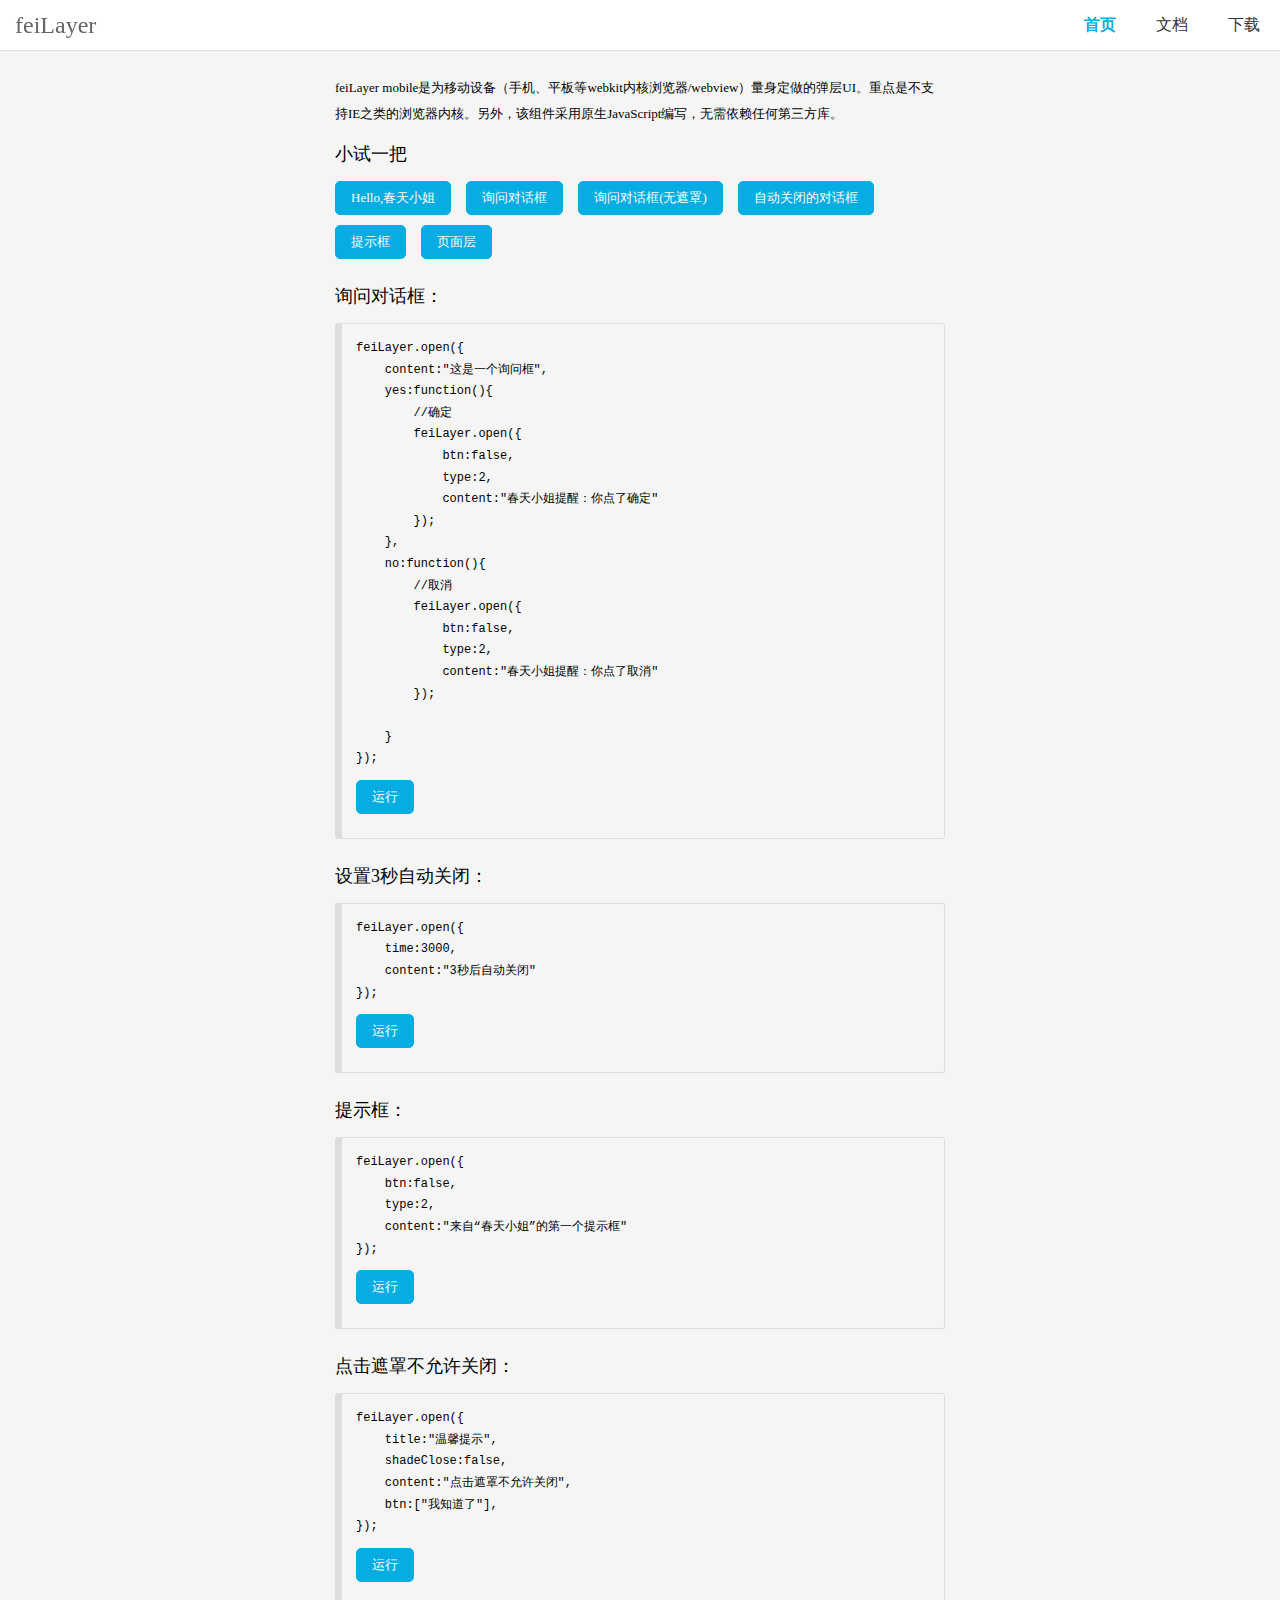
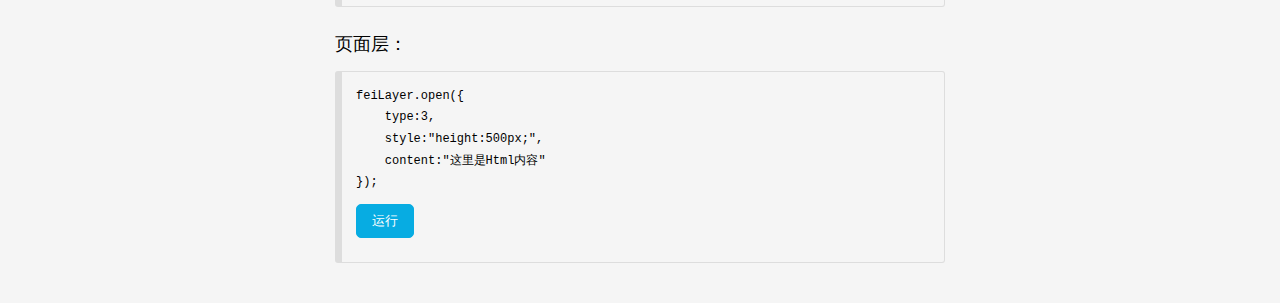
==== index.html @ 57a6c61d "all files commit" ====
<!DOCTYPE HTML>
<html>
    <head>
        <title>feiLayer弹层组件移动版</title>
        <meta charset="utf-8" />
        <meta name="viewport" content="width=device-width, initial-scale=1.0, user-scalable=0, minimum-scale=1.0, maximum-scale=1.0">
        <link rel="stylesheet" type="text/css" href="css/dom.css?v=1" />
        <link rel="stylesheet" type="text/css" href="js/feiLayer/default.css?v=1.0" />
        <script src="js/feiLayer/feiLayer.min.js" type="text/javascript"></script>
        
        
        <script src="js/jquery.js" type="text/javascript"></script>
        <script src="js/dom.js" type="text/javascript"></script>
    </head>
    <body>
        <div class="all-area">
            <div class="site-name">feiLayer</div>
            <nav class="nav">
                <a href="https://github.com/haw86/feiLayer" target="_blank">下载</a>
                <a href="api.html">文档</a>
                <a href="index.html" class="current">首页</a>
            </nav>
            <div class="all-content">
                <p>
                    feiLayer mobile是为移动设备（手机、平板等webkit内核浏览器/webview）量身定做的弹层UI。重点是不支持IE之类的浏览器内核。另外，该组件采用原生JavaScript编写，无需依赖任何第三方库。
                </p>

                <h2>小试一把</h2>
                <div class="op-box clearfix">
                    <a class="ui-btn" onclick="test1()">Hello,春天小姐</a>
                    <a class="ui-btn" onclick="test2()">询问对话框</a>
                    <a class="ui-btn" onclick="test6()">询问对话框(无遮罩)</a>
                    <a class="ui-btn" onclick="test4()">自动关闭的对话框</a>
                    <a class="ui-btn" onclick="test3()">提示框</a>
                    <a class="ui-btn" onclick="test5()">页面层</a>
                </div>
                
                
                <h2>询问对话框：</h2>
                <div class="op-box clearfix">
                    <pre>
feiLayer.open({
    content:"这是一个询问框",
    yes:function(){
        //确定
        feiLayer.open({
            btn:false,
            type:2,
            content:"春天小姐提醒：你点了确定"
        });
    },
    no:function(){
        //取消
        feiLayer.open({
            btn:false,
            type:2,
            content:"春天小姐提醒：你点了取消"
        });

    }
});
                        <a class="ui-btn" onclick="test2()">运行</a>
                    </pre>
                </div>
                
                <h2>设置3秒自动关闭：</h2>
                <div class="op-box clearfix">
                    <pre>
feiLayer.open({
    time:3000,
    content:"3秒后自动关闭"
});
                        <a class="ui-btn" onclick="test4()">运行</a>
                    </pre>
                </div>
                
                <h2>提示框：</h2>
                <div class="op-box clearfix">
                    <pre>
feiLayer.open({
    btn:false,
    type:2,
    content:"来自“春天小姐”的第一个提示框"
});
                        <a class="ui-btn" onclick="test3()">运行</a>
                    </pre>
                </div>
                
                <h2>点击遮罩不允许关闭：</h2>
                <div class="op-box clearfix">
                    <pre>
feiLayer.open({
    title:"温馨提示",
    shadeClose:false,
    content:"点击遮罩不允许关闭",
    btn:["我知道了"],
});
                        <a class="ui-btn" onclick="test7()">运行</a>
                    </pre>
                </div>
                
                <h2>页面层：</h2>
                <div class="op-box clearfix">
                    <pre>
feiLayer.open({
    type:3,
    style:"height:500px;",
    content:"这里是Html内容"
});
                        <a class="ui-btn" onclick="test5()">运行</a>
                    </pre>
                </div>
                
            </div>
        </div>
        <script>
            
        </script>
    </body>
</html>
---- css/dom.css ----
* {
  font-family: "microsoft yahei";
  font-size: 13px;
}
body {
  background: #f5f5f5;
}
.ui-btn {
  display: inline-block;
  height: 32px;
  line-height: 32px;
  border: 1px solid #07ace2;
  background: #07ace2;
  color: #ffffff;
  border-radius: 5px;
  padding: 0 15px;
  font-size: 13px;
  text-decoration: none;
}
.ui-btn:active {
  background: #ec6862;
  border-color: #ec6862;
}
.ui-btn.white {
  border: 1px solid #dddddd;
  background: #ffffff;
  color: #666666;
}
.clearfix:after {
  content: " ";
  display: block;
  clear: both;
}
.all-area {
  max-width: 640px;
  margin: 0px auto;
}
.site-name {
  height: 50px;
  position: fixed;
  z-index: 3;
  line-height: 50px;
  padding: 0 15px;
  font-size: 24px;
  top: 0px;
  left: 0px;
  color: #666666;
  font-weight: 300;
}
.nav {
  height: 50px;
  left: 0px;
  right: 0px;
  top: 0px;
  position: fixed;
  z-index: 2;
  background: #ffffff;
  border-bottom: 1px solid #dddddd;
}
.nav a {
  text-decoration: none;
  color: #333333;
  font-size: 16px;
  display: inline-block;
  padding: 0 20px;
  float: right;
  line-height: 50px;
}
.nav a.current {
  background: #ffffff;
  color: #07ace2;
  font-weight: bold;
}
.header {
  height: 60px;
  line-height: 60px;
  background: #24292c;
  color: #ffffff;
  font-size: 18px;
  text-align: center;
}
p {
  line-height: 200%;
  padding: 15px 0;
  font-size: 13px;
}
.all-content {
  padding: 15px;
  padding-top: 60px;
}
.all-content h2 {
  font-size: 18px;
  font-weight: 400;
}
.shine {
  color: #07ace2;
}
pre {
  font-size: 12px;
  border: 1px solid #dddddd;
  border-left-width: 7px;
  border-radius: 3px;
  margin-bottom: 10px;
  background-color: #f5f5f5;
  font-family: Courier New;
  overflow: auto;
  line-height: 180%;
  padding: 14px 14px;
}
pre .ui-btn {
  margin-top: 10px;
}
.op-box {
  padding: 15px 0;
}
.op-box .ui-btn {
  margin-right: 15px;
  margin-bottom: 10px;
  float: left;
}
/*
    body-api
*/
.body-api {
  background: #ffffff;
}
.body-api .api-area sidebar {
  position: fixed;
  left: 0px;
  top: 51px;
  bottom: 0px;
  width: 260px;
  background: #ffffff;
  overflow-y: auto;
  padding-top: 15px;
  border-right: 1px solid #eeeeee;
}
.body-api .api-area sidebar .list {
  padding-top: 15px;
}
.body-api .api-area sidebar .list .p-title {
  font-size: 14px;
  font-weight: bold;
  padding-left: 15px;
  padding-bottom: 15px;
}
.body-api .api-area sidebar .list .sub-box .link {
  text-decoration: none;
  display: block;
  line-height: 40px;
  position: relative;
  padding-left: 15px;
  -webkit-transition: all 0.2s ease-in-out;
  -moz-transition: all 0.2s ease-in-out;
  -o-transition: all 0.2s ease-in-out;
  transition: all 0.2s ease-in-out;
}
.body-api .api-area sidebar .list .sub-box .link .name {
  padding-left: 20px;
  color: #333333;
  float: left;
  font-size: 13px;
}
.body-api .api-area sidebar .list .sub-box .link .des {
  padding-left: 5px;
  color: #aaaaaa;
  font-size: 12px;
}
.body-api .api-area sidebar .list .sub-box .link:hover {
  background: #f5f5f5;
}
.body-api .api-area sidebar .list .sub-box .link.current {
  background: #eeeeee;
}
.body-api .api-area sidebar .list .sub-box .link.current .name {
  color: #07ace2;
  font-weight: bold;
}
.body-api .api-area sidebar .list .sub-box .link.current:after {
  position: absolute;
  right: 0px;
  top: 0px;
  content: " ";
  display: block;
  width: 3px;
  height: 40px;
  background: #07ace2;
}
.body-api .api-area .content {
  margin-left: 260px;
  padding-top: 50px;
  padding-bottom: 200px;
}
.body-api .api-area .content .auto-box {
  width: 780px;
  margin: 0px auto;
}
.body-api .api-area .content p {
  padding: 8px 0;
}
.body-api .api-area .content .list {
  margin-top: 20px;
  overflow: hidden;
}
.body-api .api-area .content .list .title {
  font-size: 23px;
  line-height: 240%;
  color: #333333;
  margin-top: 40px;
}
.body-api .api-area .content .list .title .des {
  padding-left: 10px;
  font-size: 15px;
  color: #999999;
  font-weight: normal;
}
.body-api .api-area .content .list .api-con {
  line-height: 200%;
  color: #555555;
  font-size: 14px;
}
.feiui-Layer.layout-class .layer-title {
  margin: 0px;
  height: 50px;
  line-height: 50px;
  color: #ffffff;
  background: #07ace2;
  border-top-left-radius: 4px;
  border-top-right-radius: 4px;
  border: 0px;
  font-size: 20px;
}
---- js/feiLayer/default.css ----
* {
  margin: 0px;
  padding: 0px;
}
.feiui-Layer {
  background: #ffffff;
  position: relative;
  width: 100%;
  z-index: 9999999;
}
.feiui-Layer * {
  -webkit-box-sizing: border-box;
  -moz-box-sizing: border-box;
  box-sizing: border-box;
  font-size: 13px;
}
.feiui-Layer *:active,
.feiui-Layer *:focus {
  outline: none;
}
.feiui-Layer .layer-mask {
  position: fixed;
  left: 0px;
  top: 0px;
  bottom: 0px;
  right: 0px;
  width: 100%;
  z-index: 1;
  background: rgba(0, 0, 0, 0.5);
  -webkit-overflow-scrolling: touch;
  -webkit-animation-fill-mode: both;
  animation-fill-mode: both;
  -webkit-animation-duration: .6s;
  animation-duration: .6s;
}
.feiui-Layer .layer-main {
  position: fixed;
  left: 0px;
  top: 0px;
  right: 0px;
  width: 100%;
  display: table;
  z-index: 2;
  height: 100%;
}
.feiui-Layer .layer-center {
  display: table-cell;
  vertical-align: middle;
  text-align: center;
}
.feiui-Layer .layer-center2 {
  width: 90%;
  max-width: 640px;
  background: #ffffff;
  margin: 0px auto;
  border-radius: 5px;
  -moz-box-shadow: 1px 1px 10px rgba(0, 0, 0, 0.2);
  box-shadow: 1px 1px 10px rgba(0, 0, 0, 0.2);
  -webkit-overflow-scrolling: touch;
  -webkit-animation-fill-mode: both;
  animation-fill-mode: both;
  -webkit-animation-duration: .3s;
  animation-duration: .3s;
}
.feiui-Layer .layer-content {
  text-align: left;
  padding: 20px;
  text-align: center;
}
.feiui-Layer .layer-title {
  height: 36px;
  line-height: 36px;
  border-bottom: 1px solid #dddddd;
  margin: 0px 20px;
  font-weight: bold;
  font-size: 14px;
}
.feiui-Layer .layer-btn {
  overflow: hidden;
  height: 40px;
  border-top: 1px solid #dddddd;
  border-bottom-left-radius: 5px;
  border-bottom-right-radius: 5px;
}
.feiui-Layer .layer-btn .btn {
  width: 50%;
  display: inline-block;
  background: #f5f5f5;
  line-height: 40px;
  color: #666666;
  font-size: 14px;
  float: left;
}
.feiui-Layer .layer-btn .btn:active {
  background: #eeeeee;
}
.feiui-Layer .layer-btn .btn:nth-child(2) {
  border-left: 1px solid #dddddd;
}
.feiui-Layer .layer-btn.layer-btn-full .btn {
  width: 100%;
}
.feiui-Layer.feiui-msg .layer-center2 {
  color: #ffffff;
  background: rgba(0, 0, 0, 0.7);
  display: inline-block;
  width: auto;
  padding: 0 0px;
}
.feiui-Layer.feiui-msg .layer-content {
  padding: 10px 20px;
}
.feiui-Layer.feiui-page .layer-center {
  bottom: 0px;
  position: fixed;
  width: 100%;
  height: 100%;
}
.feiui-Layer.feiui-page .layer-center2 {
  background: #ffffff;
  display: block;
  padding: 0px;
  border-radius: 0px;
  -webkit-animation-duration: .5s;
  animation-duration: .5s;
  position: fixed;
  width: 100%;
  left: 0px;
  right: 0px;
  bottom: 0px;
}
.feiui-Layer.feiui-page .layer-content {
  padding: 0px;
  color: #666666;
  text-align: left;
}
@keyframes anim-fadeOut {
  0% {
    opacity: 1;
  }
  100% {
    opacity: 0;
  }
}
@-webkit-keyframes anim-fadeOut {
  0% {
    opacity: 1;
  }
  100% {
    opacity: 0;
  }
}
.anim-fadeOut {
  animation-name: anim-fadeOut;
  -webkit-animation-name: anim-fadeOut;
}
@keyframes anim-fadeIn {
  0% {
    opacity: 0;
  }
  100% {
    opacity: 1;
  }
}
@-webkit-keyframes anim-fadeIn {
  0% {
    opacity: 0;
  }
  100% {
    opacity: 1;
  }
}
.anim-fadeIn {
  animation-name: anim-fadeIn;
  -webkit-animation-name: anim-fadeIn;
}
@keyframes anim-fadeUpIn {
  0% {
    opacity: 0;
    transform-origin: 50% 50%;
    -webkit-transform: translateY(100%);
    -ms-transform: translateY(100%);
    transform: translateY(100%);
  }
  100% {
    opacity: 1;
    transform-origin: 50% 50%;
    -webkit-transform: translateY(0px);
    -ms-transform: translateY(0px);
    transform: translateY(0px);
  }
}
@-webkit-keyframes anim-fadeUpIn {
  0% {
    opacity: 0;
    transform-origin: 50% 50%;
    -webkit-transform: translateY(100%);
    -ms-transform: translateY(100%);
    transform: translateY(100%);
  }
  100% {
    opacity: 1;
    transform-origin: 50% 50%;
    -webkit-transform: translateY(0px);
    -ms-transform: translateY(0px);
    transform: translateY(0px);
  }
}
.anim-fadeUpIn {
  animation-name: anim-fadeUpIn;
  -webkit-animation-name: anim-fadeUpIn;
}
@keyframes anim-fadeDownIn {
  0% {
    opacity: 0;
    transform-origin: 50% 50%;
    -webkit-transform: translateY(-10px);
    -ms-transform: translateY(-10px);
    transform: translateY(-10px);
  }
  100% {
    opacity: 1;
    transform-origin: 50% 50%;
    -webkit-transform: translateY(0px);
    -ms-transform: translateY(0px);
    transform: translateY(0px);
  }
}
@-webkit-keyframes anim-fadeDownIn {
  0% {
    opacity: 0;
    transform-origin: 50% 50%;
    -webkit-transform: translateY(-10px);
    -ms-transform: translateY(-10px);
    transform: translateY(-10px);
  }
  100% {
    opacity: 1;
    transform-origin: 50% 50%;
    -webkit-transform: translateY(0px);
    -ms-transform: translateY(0px);
    transform: translateY(0px);
  }
}
.anim-fadeDownIn {
  animation-name: anim-fadeDownIn;
  -webkit-animation-name: anim-fadeDownIn;
}
@keyframes anim-fadeUpOut {
  0% {
    opacity: 1;
    transform-origin: 50% 50%;
    -webkit-transform: translateY(0px);
    -ms-transform: translateY(0px);
    transform: translateY(0px);
  }
  100% {
    opacity: 0;
    transform-origin: 50% 50%;
    -webkit-transform: translateY(-10px);
    -ms-transform: translateY(-10px);
    transform: translateY(-10px);
  }
}
@-webkit-keyframes anim-fadeUpOut {
  0% {
    opacity: 1;
    transform-origin: 50% 50%;
    -webkit-transform: translateY(0px);
    -ms-transform: translateY(0px);
    transform: translateY(0px);
  }
  100% {
    opacity: 0;
    transform-origin: 50% 50%;
    -webkit-transform: translateY(-10px);
    -ms-transform: translateY(-10px);
    transform: translateY(-10px);
  }
}
.anim-fadeUpOut {
  animation-name: anim-fadeUpOut;
  -webkit-animation-name: anim-fadeUpOut;
}
@keyframes anim-fadeDownOut {
  0% {
    opacity: 1;
    transform-origin: 50% 50%;
    -webkit-transform: translateY(0px);
    -ms-transform: translateY(0px);
    transform: translateY(0px);
  }
  100% {
    opacity: 0;
    transform-origin: 50% 50%;
    -webkit-transform: translateY(100%);
    -ms-transform: translateY(100%);
    transform: translateY(100%);
  }
}
@-webkit-keyframes anim-fadeDownOut {
  0% {
    opacity: 1;
    transform-origin: 50% 50%;
    -webkit-transform: translateY(0px);
    -ms-transform: translateY(0px);
    transform: translateY(0px);
  }
  100% {
    opacity: 0;
    transform-origin: 50% 50%;
    -webkit-transform: translateY(100%);
    -ms-transform: translateY(100%);
    transform: translateY(100%);
  }
}
.anim-fadeDownOut {
  animation-name: anim-fadeDownOut;
  -webkit-animation-name: anim-fadeDownOut;
}
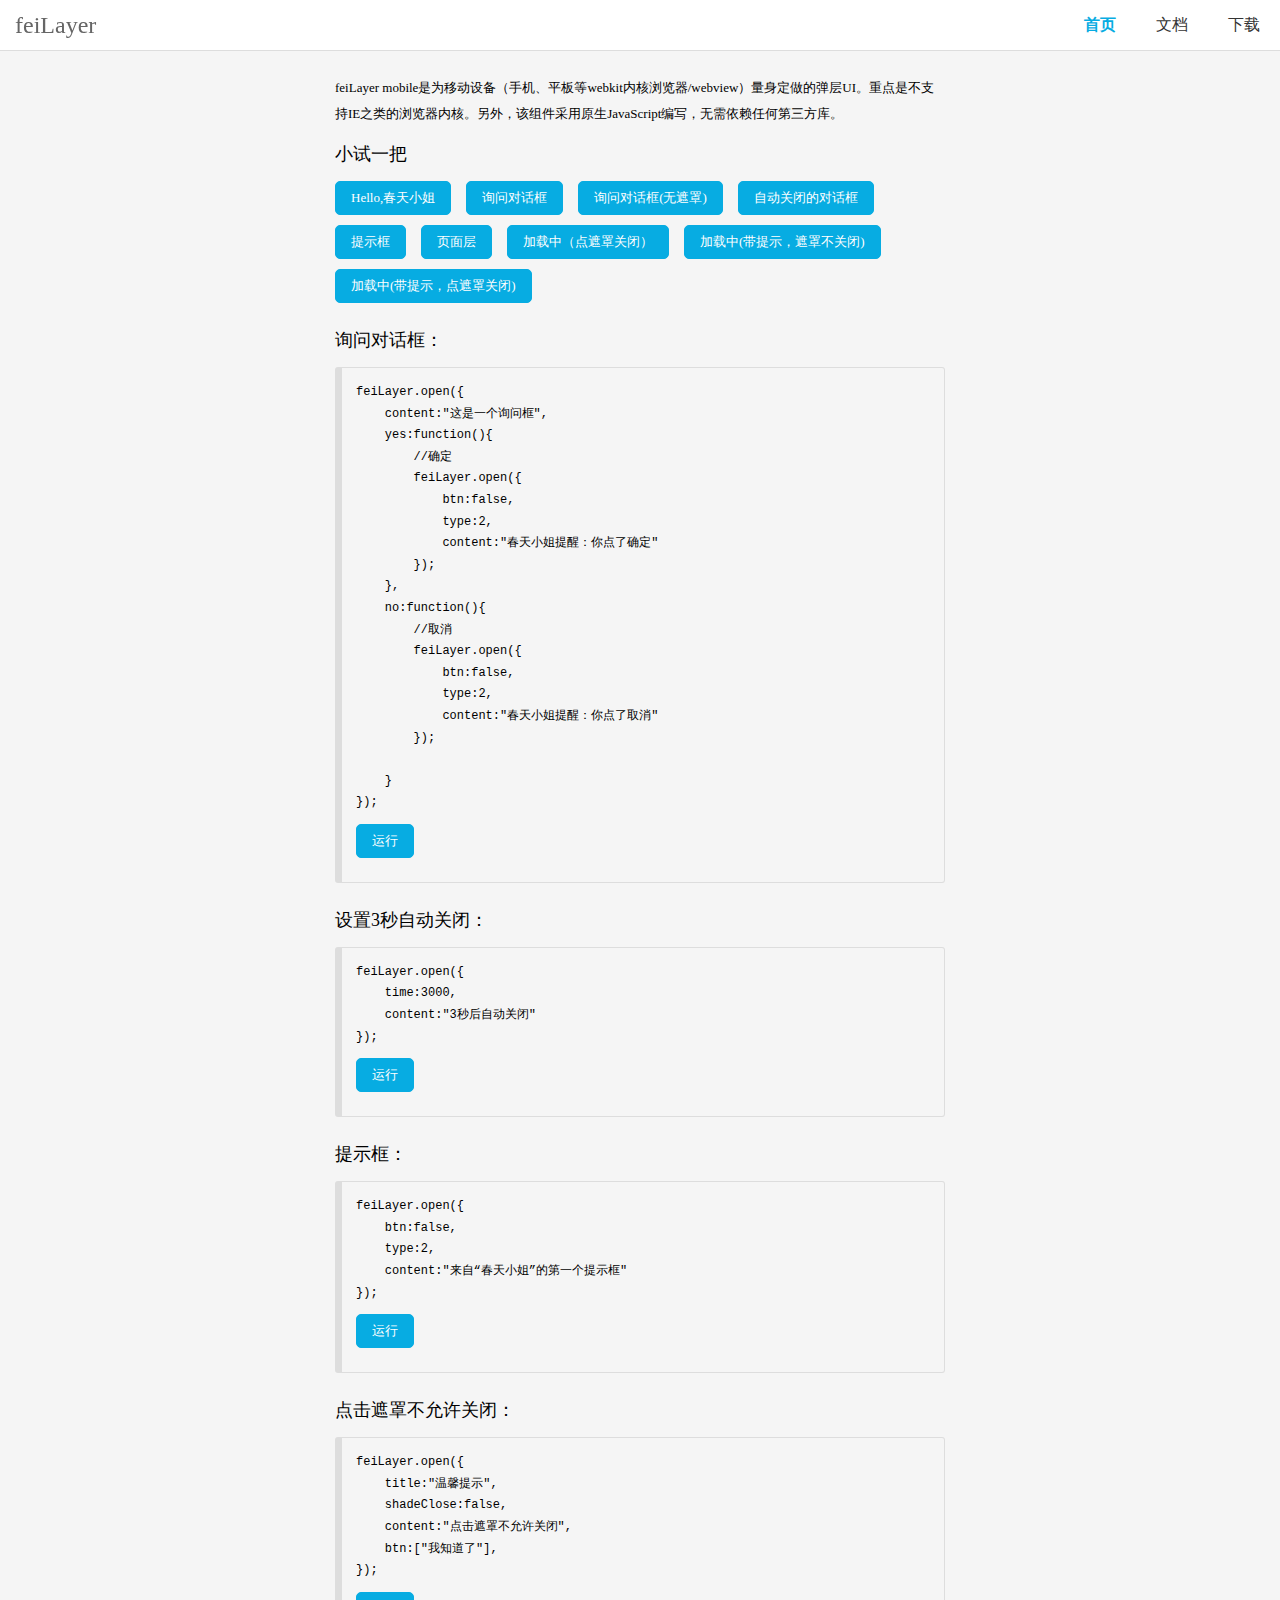
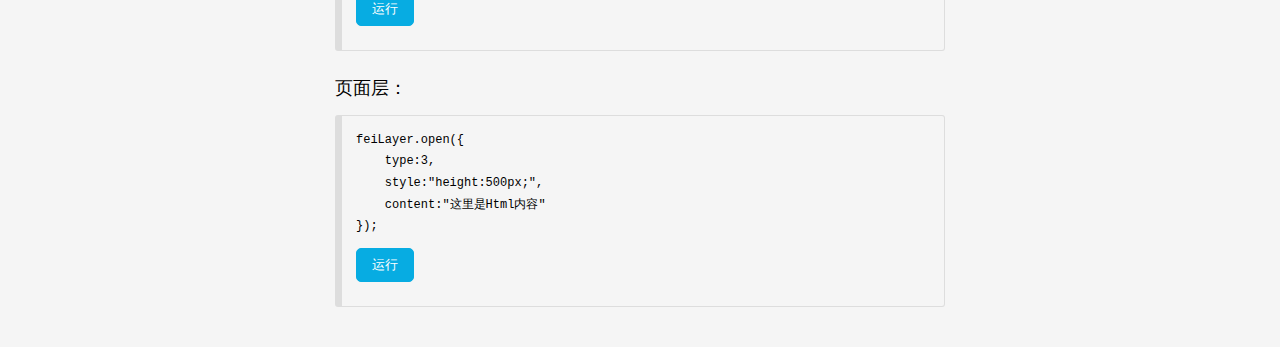
==== commit 16ad83e6: "新增了加载中的类型以及样式" ====
--- a/index.html
+++ b/index.html
@@ -6,7 +6,7 @@
         <meta name="viewport" content="width=device-width, initial-scale=1.0, user-scalable=0, minimum-scale=1.0, maximum-scale=1.0">
         <link rel="stylesheet" type="text/css" href="css/dom.css?v=1" />
         <link rel="stylesheet" type="text/css" href="js/feiLayer/default.css?v=1.0" />
-        <script src="js/feiLayer/feiLayer.min.js" type="text/javascript"></script>
+        <script src="js/feiLayer/feiLayer.js" type="text/javascript"></script>
         
         
         <script src="js/jquery.js" type="text/javascript"></script>
@@ -33,6 +33,9 @@
                     <a class="ui-btn" onclick="test4()">自动关闭的对话框</a>
                     <a class="ui-btn" onclick="test3()">提示框</a>
                     <a class="ui-btn" onclick="test5()">页面层</a>
+                    <a class="ui-btn" onclick="test8()">加载中（点遮罩关闭）</a>
+                    <a class="ui-btn" onclick="test9()">加载中(带提示，遮罩不关闭)</a>
+                    <a class="ui-btn" onclick="test10()">加载中(带提示，点遮罩关闭)</a>
                 </div>
                 
                 
--- a/js/feiLayer/default.css
+++ b/js/feiLayer/default.css
@@ -7,6 +7,63 @@
   position: relative;
   width: 100%;
   z-index: 9999999;
+}
+@-webkit-keyframes ball-pulse-sync {
+  33% {
+    -webkit-transform: translateY(10px);
+    transform: translateY(10px);
+  }
+  66% {
+    -webkit-transform: translateY(-10px);
+    transform: translateY(-10px);
+  }
+  100% {
+    -webkit-transform: translateY(0);
+    transform: translateY(0);
+  }
+}
+@keyframes ball-pulse-sync {
+  33% {
+    -webkit-transform: translateY(10px);
+    transform: translateY(10px);
+  }
+  66% {
+    -webkit-transform: translateY(-10px);
+    transform: translateY(-10px);
+  }
+  100% {
+    -webkit-transform: translateY(0);
+    transform: translateY(0);
+  }
+}
+.feiui-Layer .layer-loading {
+  text-align: center;
+}
+.feiui-Layer .layer-loading div {
+  background-color: #ffffff;
+  width: 10px;
+  height: 10px;
+  border-radius: 50%;
+  margin: 3px;
+  -webkit-animation-fill-mode: both;
+  animation-fill-mode: both;
+  display: inline-block;
+}
+.feiui-Layer .layer-loading div:nth-child(0) {
+  -webkit-animation: ball-pulse-sync 0.6s 0s infinite ease-in-out;
+  animation: ball-pulse-sync 0.6s 0s infinite ease-in-out;
+}
+.feiui-Layer .layer-loading div:nth-child(1) {
+  -webkit-animation: ball-pulse-sync 0.6s 0.07s infinite ease-in-out;
+  animation: ball-pulse-sync 0.6s 0.07s infinite ease-in-out;
+}
+.feiui-Layer .layer-loading div:nth-child(2) {
+  -webkit-animation: ball-pulse-sync 0.6s 0.14s infinite ease-in-out;
+  animation: ball-pulse-sync 0.6s 0.14s infinite ease-in-out;
+}
+.feiui-Layer .layer-loading div:nth-child(3) {
+  -webkit-animation: ball-pulse-sync 0.6s 0.21s infinite ease-in-out;
+  animation: ball-pulse-sync 0.6s 0.21s infinite ease-in-out;
 }
 .feiui-Layer * {
   -webkit-box-sizing: border-box;
@@ -62,6 +119,17 @@
   -webkit-animation-duration: .3s;
   animation-duration: .3s;
 }
+.feiui-Layer .layer-loading-box {
+  border: 0px;
+  background: none!important;
+  -moz-box-shadow: 0px 0px 0px rgba(0, 0, 0, 0) !important;
+  box-shadow: 0px 0px 0px rgba(0, 0, 0, 0) !important;
+}
+.feiui-Layer .layer-loading-box .loading-tips {
+  line-height: 400%;
+  color: #ffffff;
+  font-size: 16px;
+}
 .feiui-Layer .layer-content {
   text-align: left;
   padding: 20px;
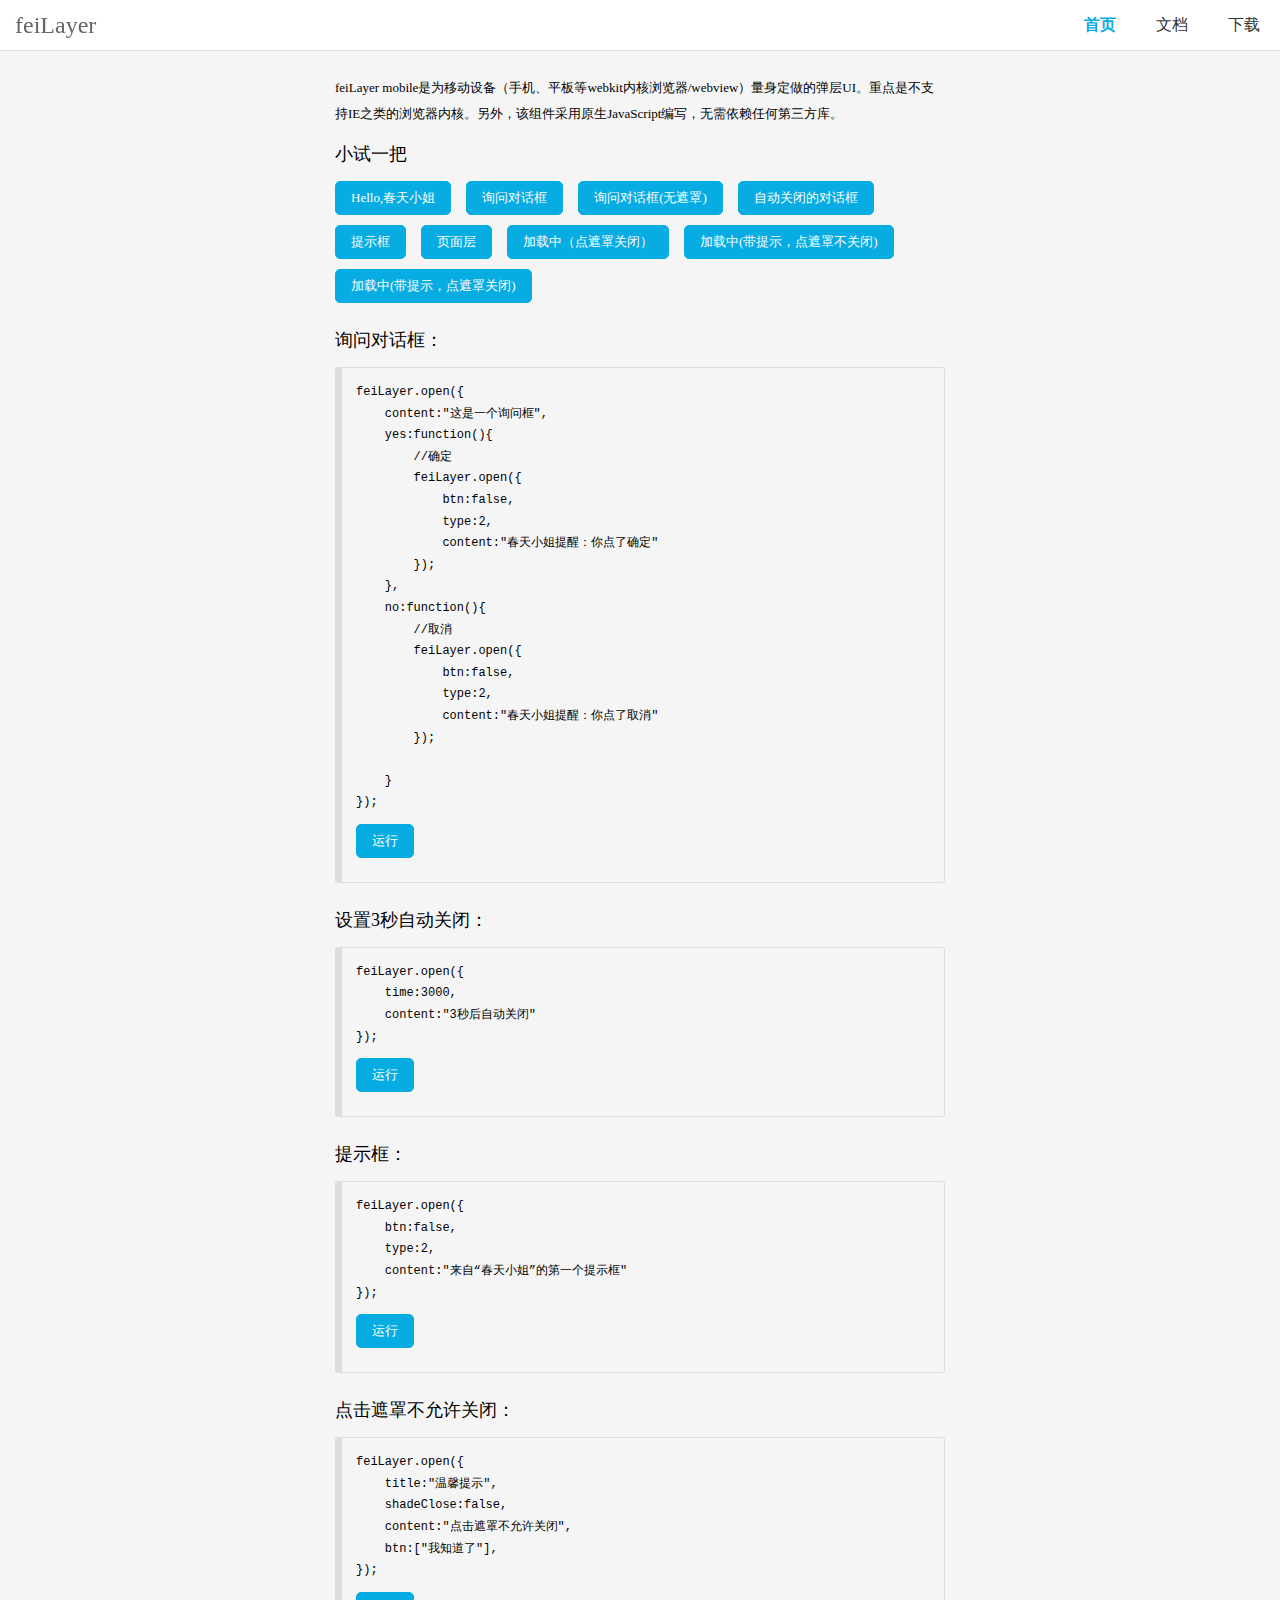
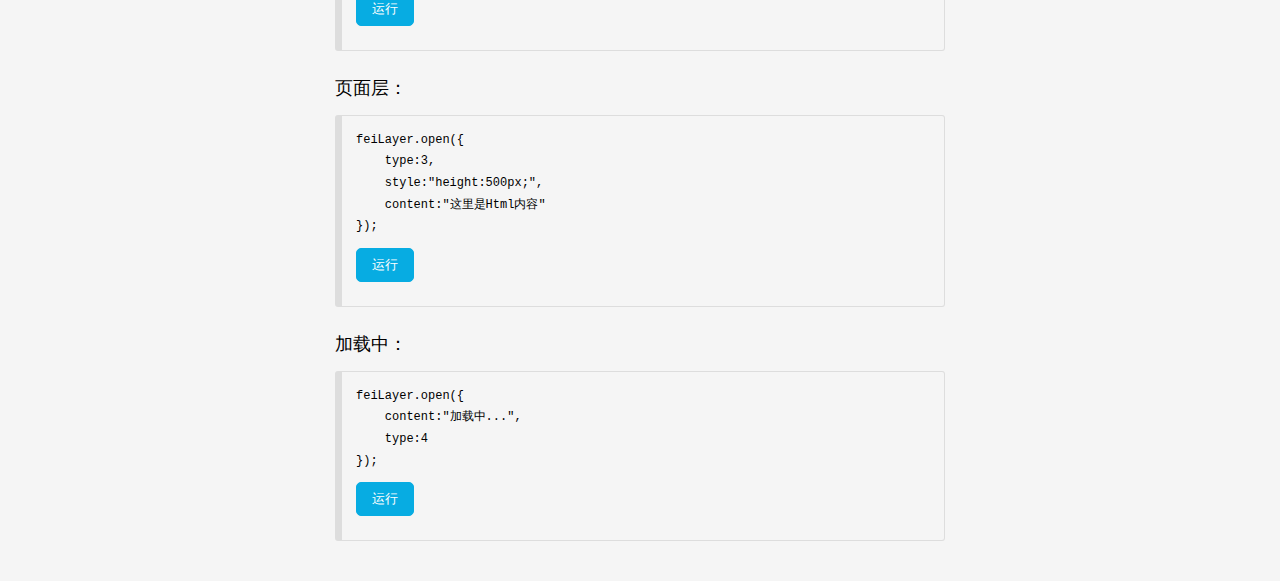
==== commit a57e2094: "压缩了代码，新增了加载中的demo展示" ====
--- a/index.html
+++ b/index.html
@@ -6,7 +6,7 @@
         <meta name="viewport" content="width=device-width, initial-scale=1.0, user-scalable=0, minimum-scale=1.0, maximum-scale=1.0">
         <link rel="stylesheet" type="text/css" href="css/dom.css?v=1" />
         <link rel="stylesheet" type="text/css" href="js/feiLayer/default.css?v=1.0" />
-        <script src="js/feiLayer/feiLayer.js" type="text/javascript"></script>
+        <script src="js/feiLayer/feiLayer.min.js" type="text/javascript"></script>
         
         
         <script src="js/jquery.js" type="text/javascript"></script>
@@ -34,7 +34,7 @@
                     <a class="ui-btn" onclick="test3()">提示框</a>
                     <a class="ui-btn" onclick="test5()">页面层</a>
                     <a class="ui-btn" onclick="test8()">加载中（点遮罩关闭）</a>
-                    <a class="ui-btn" onclick="test9()">加载中(带提示，遮罩不关闭)</a>
+                    <a class="ui-btn" onclick="test9()">加载中(带提示，点遮罩不关闭)</a>
                     <a class="ui-btn" onclick="test10()">加载中(带提示，点遮罩关闭)</a>
                 </div>
                 
@@ -114,6 +114,17 @@
                     </pre>
                 </div>
                 
+                
+                <h2>加载中：</h2>
+                <div class="op-box clearfix">
+                    <pre>
+feiLayer.open({
+    content:"加载中...",
+    type:4
+});
+                        <a class="ui-btn" onclick="test10()">运行</a>
+                    </pre>
+                </div>
             </div>
         </div>
         <script>
